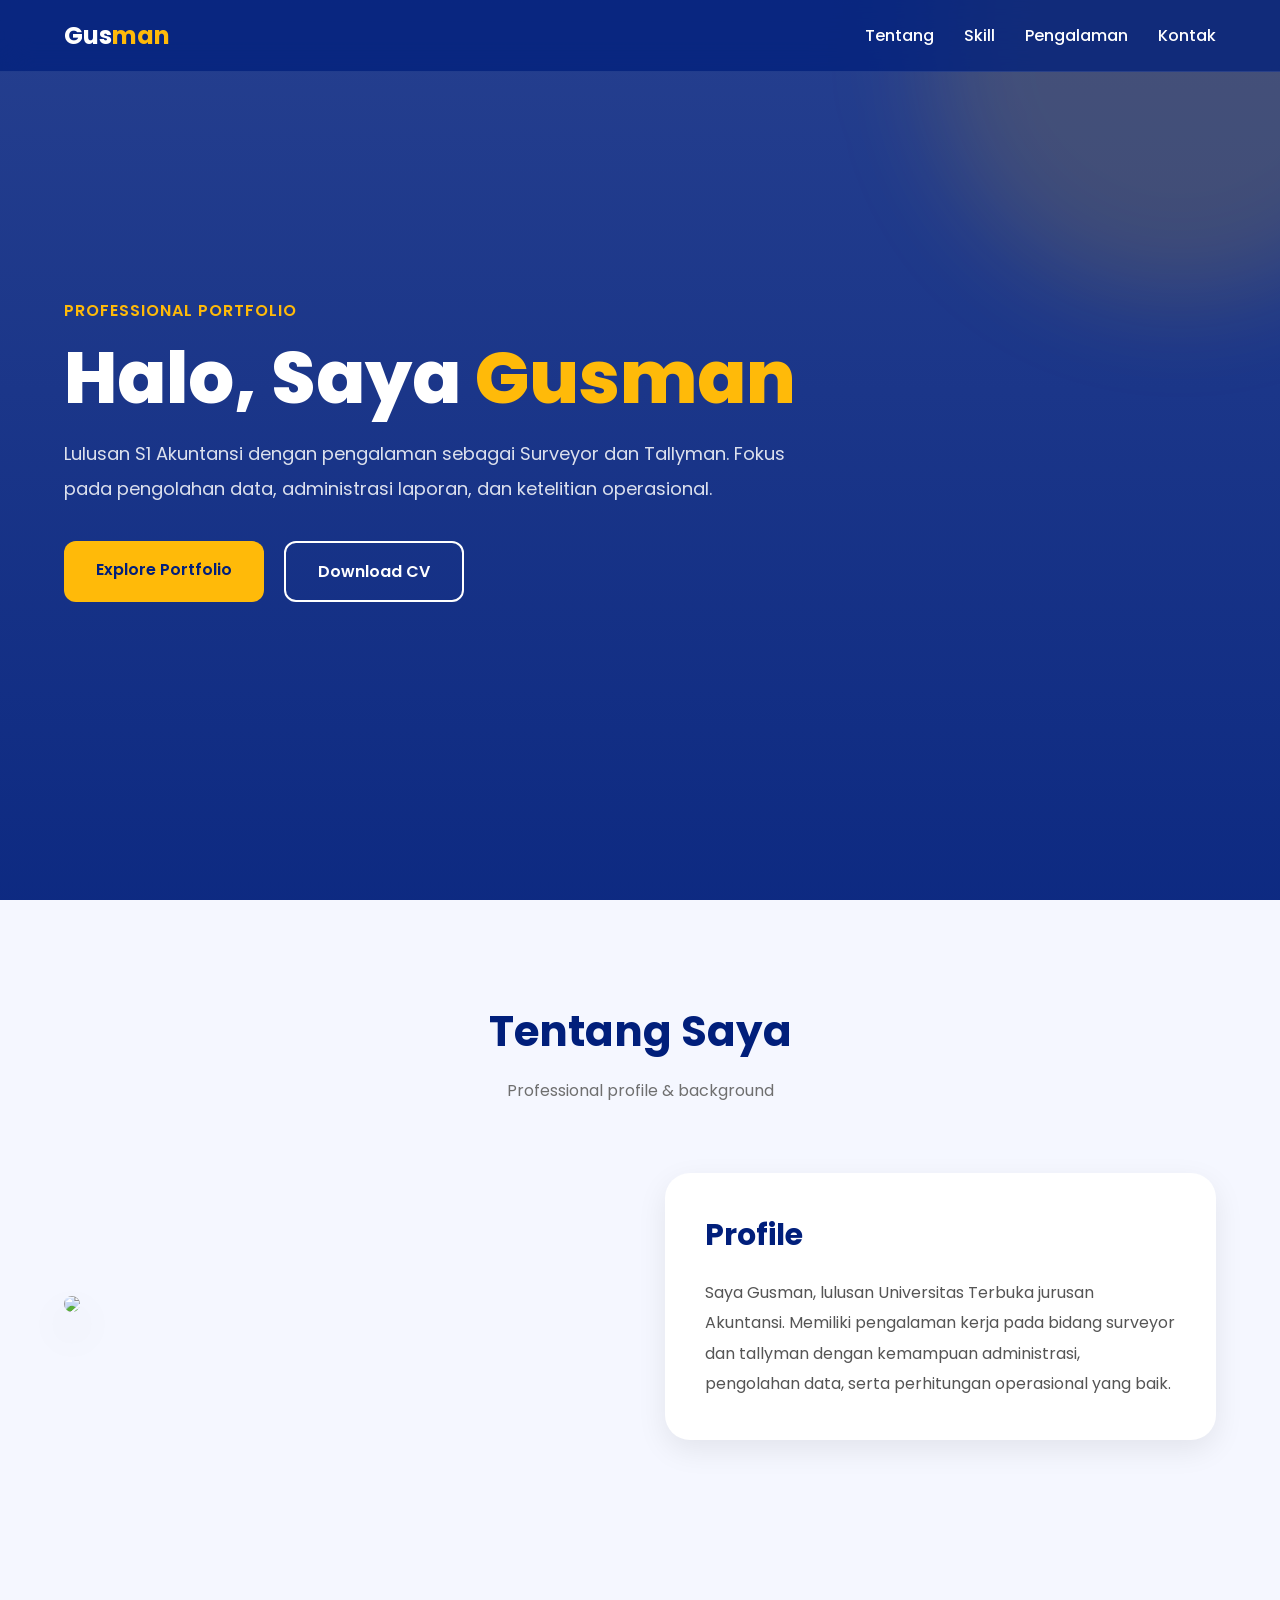
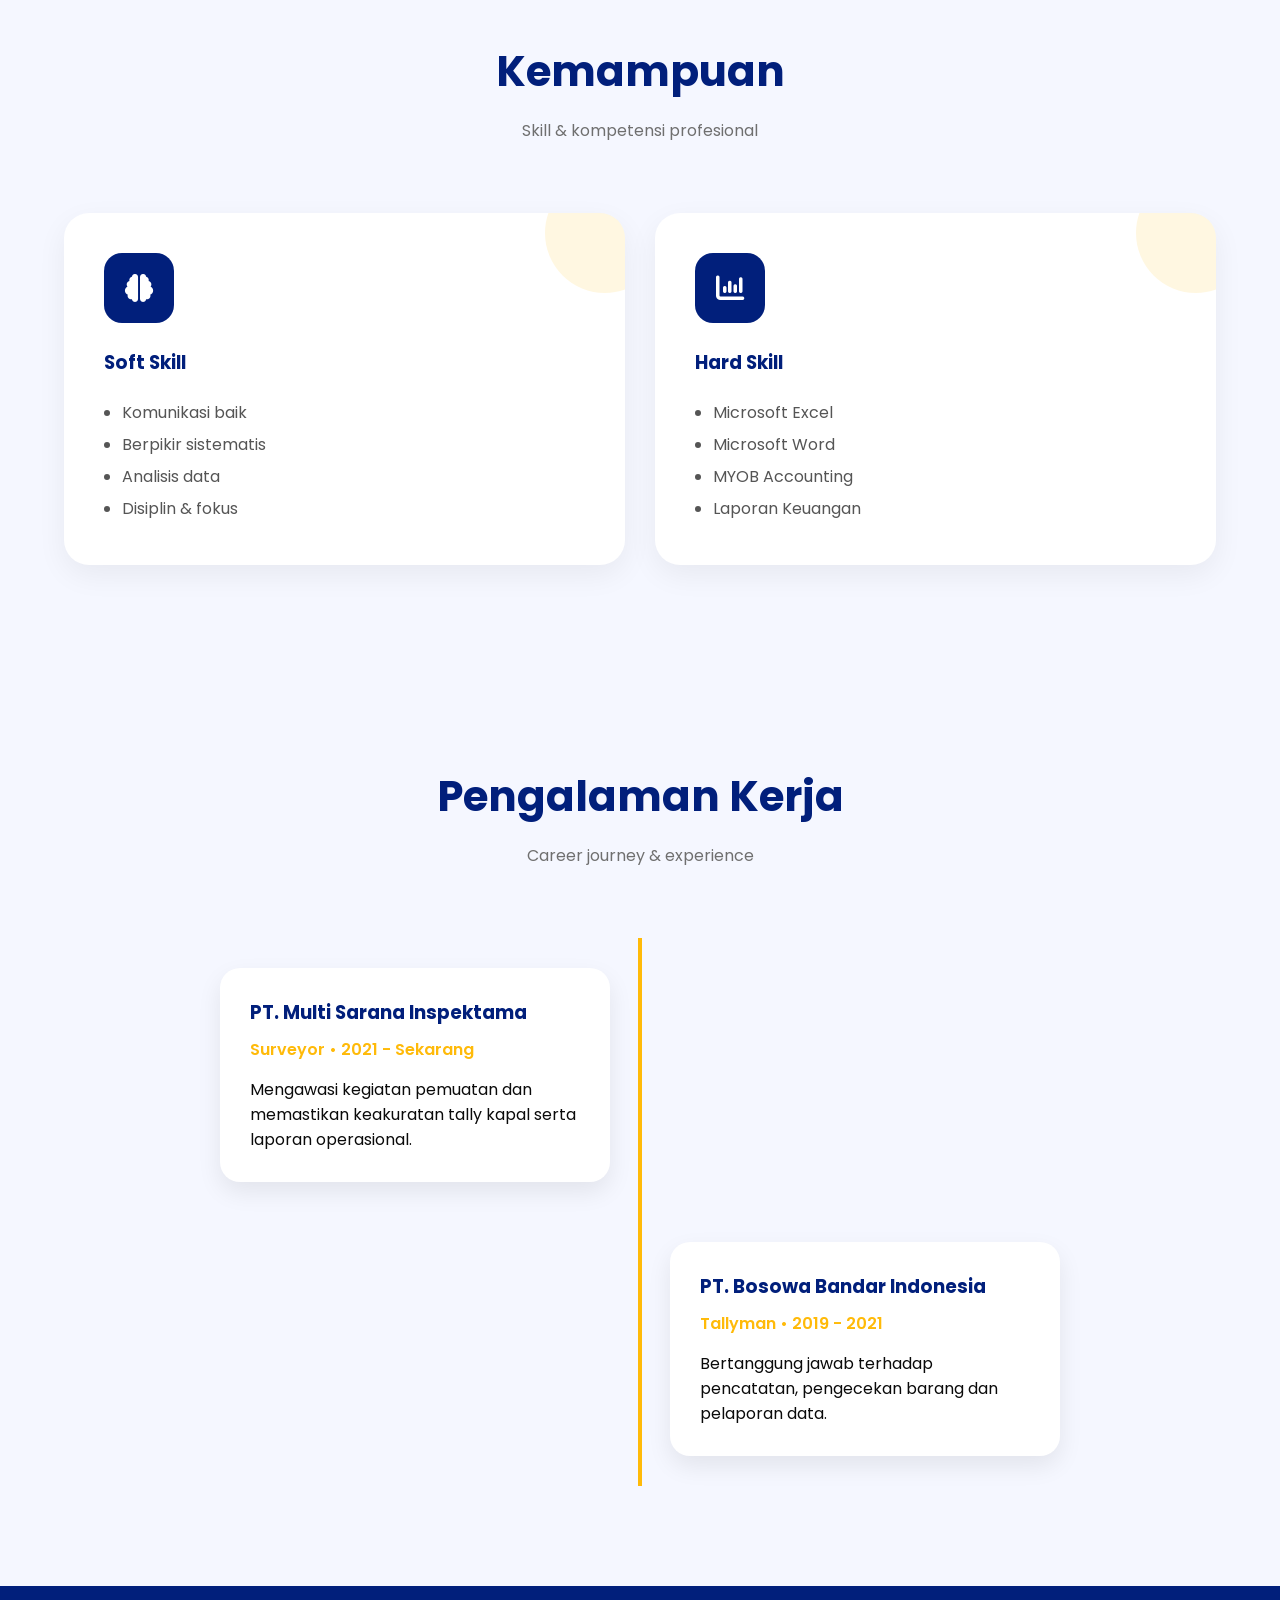
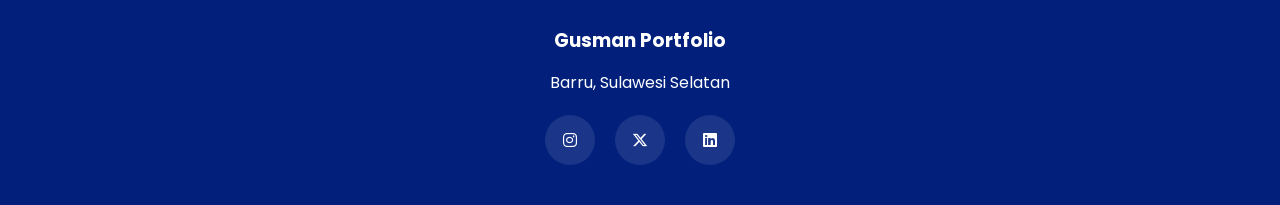
==== index.html @ ddc4194d "Update index.html" ====
<!DOCTYPE html>
<html lang="id">
<head>
  <meta charset="UTF-8" />
  <meta name="viewport" content="width=device-width, initial-scale=1.0"/>

  <title>Gusman | Portfolio</title>

  <!-- FONT -->
  <link rel="preconnect" href="https://fonts.googleapis.com">
  <link rel="preconnect" href="https://fonts.gstatic.com" crossorigin>

  <link href="https://fonts.googleapis.com/css2?family=Poppins:wght@300;400;500;600;700;800&display=swap" rel="stylesheet">

  <!-- ICON -->
  <link rel="stylesheet"
  href="https://cdnjs.cloudflare.com/ajax/libs/font-awesome/6.5.1/css/all.min.css"/>

  <style>

    :root{
      --primary:#011F7B;
      --secondary:#FFBA09;
      --white:#ffffff;
      --dark:#0a0a0a;
      --gray:#6f6f6f;
      --bg:#f5f7ff;
    }

    *{
      margin:0;
      padding:0;
      box-sizing:border-box;
      scroll-behavior:smooth;
    }

    body{
      font-family:'Poppins',sans-serif;
      background:var(--bg);
      color:var(--dark);
      overflow-x:hidden;
    }

    .container{
      width:90%;
      max-width:1200px;
      margin:auto;
    }

    /* NAVBAR */

    nav{
      position:fixed;
      top:0;
      width:100%;
      z-index:1000;
      backdrop-filter:blur(15px);
      background:rgba(1,31,123,0.75);
      border-bottom:1px solid rgba(255,255,255,0.1);
    }

    .nav-container{
      display:flex;
      justify-content:space-between;
      align-items:center;
      padding:18px 0;
    }

    .logo{
      color:var(--white);
      font-size:24px;
      font-weight:700;
    }

    .logo span{
      color:var(--secondary);
    }

    .nav-links{
      display:flex;
      gap:30px;
    }

    .nav-links a{
      color:var(--white);
      text-decoration:none;
      font-weight:500;
      transition:.3s;
    }

    .nav-links a:hover{
      color:var(--secondary);
    }

    /* HERO */

    .hero{
      min-height:100vh;
      display:flex;
      align-items:center;
      position:relative;
      background:
      linear-gradient(
      rgba(1,31,123,.85),
      rgba(1,31,123,.95)),
      url('https://images.unsplash.com/photo-1520607162513-77705c0f0d4a?q=80&w=1400&auto=format&fit=crop');
      background-size:cover;
      background-position:center;
      overflow:hidden;
    }

    .hero::before{
      content:'';
      position:absolute;
      width:500px;
      height:500px;
      background:rgba(255,186,9,.15);
      border-radius:50%;
      top:-200px;
      right:-150px;
      filter:blur(50px);
    }

    .hero-content{
      color:var(--white);
      position:relative;
      z-index:2;
      max-width:750px;
    }

    .hero-subtitle{
      color:var(--secondary);
      font-weight:600;
      margin-bottom:15px;
      letter-spacing:1px;
    }

    .hero h1{
      font-size:72px;
      line-height:1.1;
      margin-bottom:20px;
      font-weight:800;
    }

    .hero h1 span{
      color:var(--secondary);
    }

    .hero p{
      font-size:18px;
      line-height:1.9;
      color:rgba(255,255,255,0.85);
      margin-bottom:35px;
    }

    .hero-buttons{
      display:flex;
      gap:20px;
      flex-wrap:wrap;
    }

    .btn{
      padding:16px 32px;
      border-radius:12px;
      text-decoration:none;
      font-weight:600;
      transition:.3s;
      display:inline-block;
    }

    .btn-primary{
      background:var(--secondary);
      color:var(--primary);
    }

    .btn-primary:hover{
      transform:translateY(-5px);
    }

    .btn-outline{
      border:2px solid var(--white);
      color:var(--white);
    }

    .btn-outline:hover{
      background:var(--white);
      color:var(--primary);
    }

    /* SECTION */

    section{
      padding:100px 0;
    }

    .section-title{
      text-align:center;
      margin-bottom:70px;
    }

    .section-title h2{
      font-size:42px;
      color:var(--primary);
      margin-bottom:15px;
    }

    .section-title p{
      color:var(--gray);
    }

    /* ABOUT */

    .about-grid{
      display:grid;
      grid-template-columns:1fr 1fr;
      gap:50px;
      align-items:center;
    }

    .about-image{
      position:relative;
    }

    .about-image img{
      width:100%;
      border-radius:25px;
      box-shadow:0 20px 40px rgba(0,0,0,.15);
    }

    .about-box{
      background:var(--white);
      padding:40px;
      border-radius:25px;
      box-shadow:0 10px 30px rgba(0,0,0,.08);
    }

    .about-box h3{
      color:var(--primary);
      margin-bottom:20px;
      font-size:30px;
    }

    .about-box p{
      color:#555;
      line-height:1.9;
    }

    /* SKILLS */

    .skills-grid{
      display:grid;
      grid-template-columns:repeat(auto-fit,minmax(280px,1fr));
      gap:30px;
    }

    .skill-card{
      background:var(--white);
      padding:40px;
      border-radius:25px;
      transition:.4s;
      position:relative;
      overflow:hidden;
      box-shadow:0 10px 30px rgba(0,0,0,.06);
    }

    .skill-card:hover{
      transform:translateY(-10px);
    }

    .skill-card::before{
      content:'';
      position:absolute;
      width:120px;
      height:120px;
      background:rgba(255,186,9,.12);
      border-radius:50%;
      top:-40px;
      right:-40px;
    }

    .skill-icon{
      width:70px;
      height:70px;
      background:var(--primary);
      color:var(--white);
      display:flex;
      justify-content:center;
      align-items:center;
      border-radius:18px;
      font-size:28px;
      margin-bottom:25px;
    }

    .skill-card h3{
      margin-bottom:20px;
      color:var(--primary);
    }

    .skill-card ul{
      padding-left:18px;
      color:#555;
      line-height:2;
    }

    /* EXPERIENCE */

    .timeline{
      position:relative;
      max-width:900px;
      margin:auto;
    }

    .timeline::before{
      content:'';
      position:absolute;
      left:50%;
      width:4px;
      height:100%;
      background:var(--secondary);
      transform:translateX(-50%);
    }

    .timeline-item{
      width:50%;
      padding:30px;
      position:relative;
    }

    .timeline-item:nth-child(odd){
      left:0;
    }

    .timeline-item:nth-child(even){
      left:50%;
    }

    .timeline-content{
      background:var(--white);
      padding:30px;
      border-radius:20px;
      box-shadow:0 10px 25px rgba(0,0,0,.08);
    }

    .timeline-content h3{
      color:var(--primary);
      margin-bottom:10px;
    }

    .timeline-content span{
      color:var(--secondary);
      font-weight:600;
      display:block;
      margin-bottom:15px;
    }

    /* FOOTER */

    footer{
      background:var(--primary);
      color:var(--white);
      text-align:center;
      padding:40px 20px;
    }

    footer h3{
      margin-bottom:15px;
    }

    .socials{
      margin-top:20px;
      display:flex;
      justify-content:center;
      gap:20px;
    }

    .socials a{
      width:50px;
      height:50px;
      background:rgba(255,255,255,.1);
      display:flex;
      align-items:center;
      justify-content:center;
      border-radius:50%;
      color:var(--white);
      text-decoration:none;
      transition:.3s;
    }

    .socials a:hover{
      background:var(--secondary);
      color:var(--primary);
      transform:translateY(-5px);
    }

    /* RESPONSIVE */

    @media(max-width:900px){

      .hero h1{
        font-size:52px;
      }

      .about-grid{
        grid-template-columns:1fr;
      }

      .timeline::before{
        left:10px;
      }

      .timeline-item{
        width:100%;
        left:0 !important;
        padding-left:40px;
      }

    }

    @media(max-width:600px){

      .nav-links{
        display:none;
      }

      .hero h1{
        font-size:42px;
      }

      .section-title h2{
        font-size:32px;
      }

    }

  </style>
</head>
<body>

  <!-- NAVBAR -->

  <nav>
    <div class="container nav-container">

      <div class="logo">
        Gus<span>man</span>
      </div>

      <div class="nav-links">
        <a href="#about">Tentang</a>
        <a href="#skills">Skill</a>
        <a href="#experience">Pengalaman</a>
        <a href="#contact">Kontak</a>
      </div>

    </div>
  </nav>

  <!-- HERO -->

  <section class="hero">

    <div class="container">

      <div class="hero-content">

        <div class="hero-subtitle">
          PROFESSIONAL PORTFOLIO
        </div>

        <h1>
          Halo, Saya <span>Gusman</span>
        </h1>

        <p>
          Lulusan S1 Akuntansi dengan pengalaman sebagai
          Surveyor dan Tallyman. Fokus pada pengolahan data,
          administrasi laporan, dan ketelitian operasional.
        </p>

        <div class="hero-buttons">

          <a href="#about" class="btn btn-primary">
            Explore Portfolio
          </a>

          <a href="#" class="btn btn-outline">
            Download CV
          </a>

        </div>

      </div>

    </div>

  </section>

  <!-- ABOUT -->

  <section id="about">

    <div class="container">

      <div class="section-title">
        <h2>Tentang Saya</h2>
        <p>Professional profile & background</p>
      </div>

      <div class="about-grid">

        <div class="about-image">

          <img src="https://images.unsplash.com/photo-1500648767791-00dcc994a43e?q=80&w=1000&auto=format&fit=crop">

        </div>

        <div class="about-box">

          <h3>Profile</h3>

          <p>
            Saya Gusman, lulusan Universitas Terbuka jurusan Akuntansi.
            Memiliki pengalaman kerja pada bidang surveyor dan tallyman
            dengan kemampuan administrasi, pengolahan data, serta
            perhitungan operasional yang baik.
          </p>

        </div>

      </div>

    </div>

  </section>

  <!-- SKILLS -->

  <section id="skills">

    <div class="container">

      <div class="section-title">
        <h2>Kemampuan</h2>
        <p>Skill & kompetensi profesional</p>
      </div>

      <div class="skills-grid">

        <div class="skill-card">

          <div class="skill-icon">
            <i class="fa-solid fa-brain"></i>
          </div>

          <h3>Soft Skill</h3>

          <ul>
            <li>Komunikasi baik</li>
            <li>Berpikir sistematis</li>
            <li>Analisis data</li>
            <li>Disiplin & fokus</li>
          </ul>

        </div>

        <div class="skill-card">

          <div class="skill-icon">
            <i class="fa-solid fa-chart-column"></i>
          </div>

          <h3>Hard Skill</h3>

          <ul>
            <li>Microsoft Excel</li>
            <li>Microsoft Word</li>
            <li>MYOB Accounting</li>
            <li>Laporan Keuangan</li>
          </ul>

        </div>

      </div>

    </div>

  </section>

  <!-- EXPERIENCE -->

  <section id="experience">

    <div class="container">

      <div class="section-title">
        <h2>Pengalaman Kerja</h2>
        <p>Career journey & experience</p>
      </div>

      <div class="timeline">

        <div class="timeline-item">

          <div class="timeline-content">

            <h3>PT. Multi Sarana Inspektama</h3>

            <span>Surveyor • 2021 - Sekarang</span>

            <p>
              Mengawasi kegiatan pemuatan dan memastikan
              keakuratan tally kapal serta laporan operasional.
            </p>

          </div>

        </div>

        <div class="timeline-item">

          <div class="timeline-content">

            <h3>PT. Bosowa Bandar Indonesia</h3>

            <span>Tallyman • 2019 - 2021</span>

            <p>
              Bertanggung jawab terhadap pencatatan,
              pengecekan barang dan pelaporan data.
            </p>

          </div>

        </div>

      </div>

    </div>

  </section>

  <!-- FOOTER -->

  <footer id="contact">

    <h3>Gusman Portfolio</h3>

    <p>
      Barru, Sulawesi Selatan
    </p>

    <div class="socials">

      <a href="#">
        <i class="fab fa-instagram"></i>
      </a>

      <a href="#">
        <i class="fab fa-x-twitter"></i>
      </a>

      <a href="#">
        <i class="fab fa-linkedin"></i>
      </a>

    </div>

  </footer>

</body>
</html>
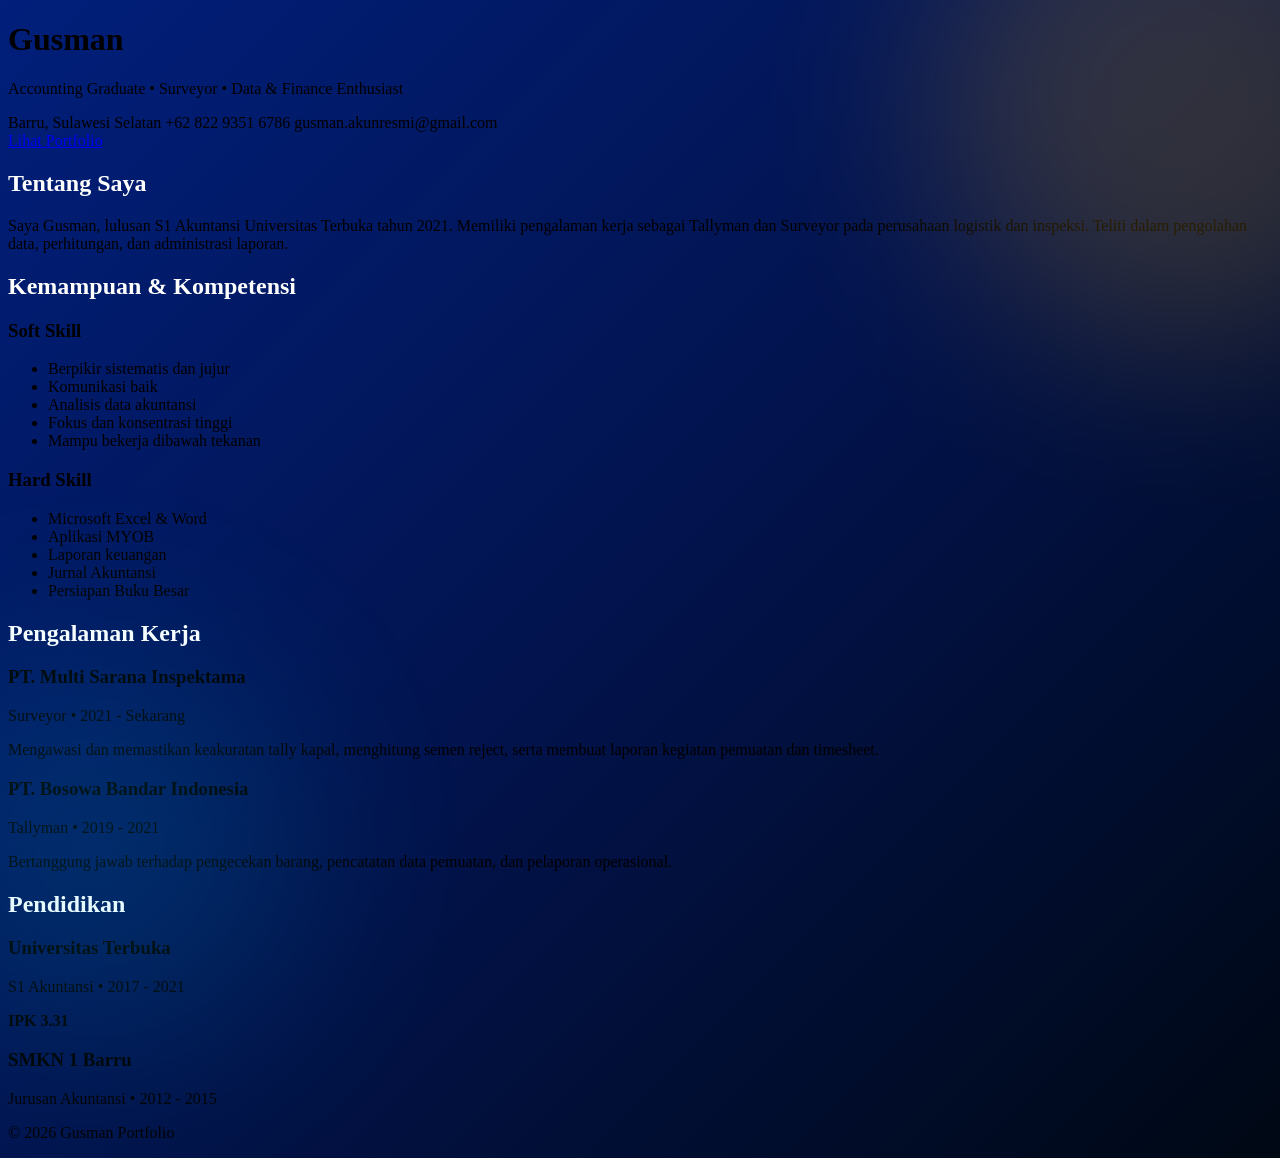
==== commit f7c80984: "Update index.html" ====
--- a/index.html
+++ b/index.html
@@ -3,669 +3,156 @@
 <head>
   <meta charset="UTF-8" />
   <meta name="viewport" content="width=device-width, initial-scale=1.0"/>
-
   <title>Gusman | Portfolio</title>
 
-  <!-- FONT -->
-  <link rel="preconnect" href="https://fonts.googleapis.com">
-  <link rel="preconnect" href="https://fonts.gstatic.com" crossorigin>
-
-  <link href="https://fonts.googleapis.com/css2?family=Poppins:wght@300;400;500;600;700;800&display=swap" rel="stylesheet">
-
-  <!-- ICON -->
-  <link rel="stylesheet"
-  href="https://cdnjs.cloudflare.com/ajax/libs/font-awesome/6.5.1/css/all.min.css"/>
-
-  <style>
-
-    :root{
-      --primary:#011F7B;
-      --secondary:#FFBA09;
-      --white:#ffffff;
-      --dark:#0a0a0a;
-      --gray:#6f6f6f;
-      --bg:#f5f7ff;
-    }
-
-    *{
-      margin:0;
-      padding:0;
-      box-sizing:border-box;
-      scroll-behavior:smooth;
-    }
-
-    body{
-      font-family:'Poppins',sans-serif;
-      background:var(--bg);
-      color:var(--dark);
-      overflow-x:hidden;
-    }
-
-    .container{
-      width:90%;
-      max-width:1200px;
-      margin:auto;
-    }
-
-    /* NAVBAR */
-
-    nav{
-      position:fixed;
-      top:0;
-      width:100%;
-      z-index:1000;
-      backdrop-filter:blur(15px);
-      background:rgba(1,31,123,0.75);
-      border-bottom:1px solid rgba(255,255,255,0.1);
-    }
-
-    .nav-container{
-      display:flex;
-      justify-content:space-between;
-      align-items:center;
-      padding:18px 0;
-    }
-
-    .logo{
-      color:var(--white);
-      font-size:24px;
-      font-weight:700;
-    }
-
-    .logo span{
-      color:var(--secondary);
-    }
-
-    .nav-links{
-      display:flex;
-      gap:30px;
-    }
-
-    .nav-links a{
-      color:var(--white);
-      text-decoration:none;
-      font-weight:500;
-      transition:.3s;
-    }
-
-    .nav-links a:hover{
-      color:var(--secondary);
-    }
-
-    /* HERO */
-
-    .hero{
-      min-height:100vh;
-      display:flex;
-      align-items:center;
-      position:relative;
-      background:
-      linear-gradient(
-      rgba(1,31,123,.85),
-      rgba(1,31,123,.95)),
-      url('https://images.unsplash.com/photo-1520607162513-77705c0f0d4a?q=80&w=1400&auto=format&fit=crop');
-      background-size:cover;
-      background-position:center;
-      overflow:hidden;
-    }
-
-    .hero::before{
-      content:'';
-      position:absolute;
-      width:500px;
-      height:500px;
-      background:rgba(255,186,9,.15);
-      border-radius:50%;
-      top:-200px;
-      right:-150px;
-      filter:blur(50px);
-    }
-
-    .hero-content{
-      color:var(--white);
-      position:relative;
-      z-index:2;
-      max-width:750px;
-    }
-
-    .hero-subtitle{
-      color:var(--secondary);
-      font-weight:600;
-      margin-bottom:15px;
-      letter-spacing:1px;
-    }
-
-    .hero h1{
-      font-size:72px;
-      line-height:1.1;
-      margin-bottom:20px;
-      font-weight:800;
-    }
-
-    .hero h1 span{
-      color:var(--secondary);
-    }
-
-    .hero p{
-      font-size:18px;
-      line-height:1.9;
-      color:rgba(255,255,255,0.85);
-      margin-bottom:35px;
-    }
-
-    .hero-buttons{
-      display:flex;
-      gap:20px;
-      flex-wrap:wrap;
-    }
-
-    .btn{
-      padding:16px 32px;
-      border-radius:12px;
-      text-decoration:none;
-      font-weight:600;
-      transition:.3s;
-      display:inline-block;
-    }
-
-    .btn-primary{
-      background:var(--secondary);
-      color:var(--primary);
-    }
-
-    .btn-primary:hover{
-      transform:translateY(-5px);
-    }
-
-    .btn-outline{
-      border:2px solid var(--white);
-      color:var(--white);
-    }
-
-    .btn-outline:hover{
-      background:var(--white);
-      color:var(--primary);
-    }
-
-    /* SECTION */
-
-    section{
-      padding:100px 0;
-    }
-
-    .section-title{
-      text-align:center;
-      margin-bottom:70px;
-    }
-
-    .section-title h2{
-      font-size:42px;
-      color:var(--primary);
-      margin-bottom:15px;
-    }
-
-    .section-title p{
-      color:var(--gray);
-    }
-
-    /* ABOUT */
-
-    .about-grid{
-      display:grid;
-      grid-template-columns:1fr 1fr;
-      gap:50px;
-      align-items:center;
-    }
-
-    .about-image{
-      position:relative;
-    }
-
-    .about-image img{
-      width:100%;
-      border-radius:25px;
-      box-shadow:0 20px 40px rgba(0,0,0,.15);
-    }
-
-    .about-box{
-      background:var(--white);
-      padding:40px;
-      border-radius:25px;
-      box-shadow:0 10px 30px rgba(0,0,0,.08);
-    }
-
-    .about-box h3{
-      color:var(--primary);
-      margin-bottom:20px;
-      font-size:30px;
-    }
-
-    .about-box p{
-      color:#555;
-      line-height:1.9;
-    }
-
-    /* SKILLS */
-
-    .skills-grid{
-      display:grid;
-      grid-template-columns:repeat(auto-fit,minmax(280px,1fr));
-      gap:30px;
-    }
-
-    .skill-card{
-      background:var(--white);
-      padding:40px;
-      border-radius:25px;
-      transition:.4s;
-      position:relative;
-      overflow:hidden;
-      box-shadow:0 10px 30px rgba(0,0,0,.06);
-    }
-
-    .skill-card:hover{
-      transform:translateY(-10px);
-    }
-
-    .skill-card::before{
-      content:'';
-      position:absolute;
-      width:120px;
-      height:120px;
-      background:rgba(255,186,9,.12);
-      border-radius:50%;
-      top:-40px;
-      right:-40px;
-    }
-
-    .skill-icon{
-      width:70px;
-      height:70px;
-      background:var(--primary);
-      color:var(--white);
-      display:flex;
-      justify-content:center;
-      align-items:center;
-      border-radius:18px;
-      font-size:28px;
-      margin-bottom:25px;
-    }
-
-    .skill-card h3{
-      margin-bottom:20px;
-      color:var(--primary);
-    }
-
-    .skill-card ul{
-      padding-left:18px;
-      color:#555;
-      line-height:2;
-    }
-
-    /* EXPERIENCE */
-
-    .timeline{
-      position:relative;
-      max-width:900px;
-      margin:auto;
-    }
-
-    .timeline::before{
-      content:'';
-      position:absolute;
-      left:50%;
-      width:4px;
-      height:100%;
-      background:var(--secondary);
-      transform:translateX(-50%);
-    }
-
-    .timeline-item{
-      width:50%;
-      padding:30px;
-      position:relative;
-    }
-
-    .timeline-item:nth-child(odd){
-      left:0;
-    }
-
-    .timeline-item:nth-child(even){
-      left:50%;
-    }
-
-    .timeline-content{
-      background:var(--white);
-      padding:30px;
-      border-radius:20px;
-      box-shadow:0 10px 25px rgba(0,0,0,.08);
-    }
-
-    .timeline-content h3{
-      color:var(--primary);
-      margin-bottom:10px;
-    }
-
-    .timeline-content span{
-      color:var(--secondary);
-      font-weight:600;
-      display:block;
-      margin-bottom:15px;
-    }
-
-    /* FOOTER */
-
-    footer{
-      background:var(--primary);
-      color:var(--white);
-      text-align:center;
-      padding:40px 20px;
-    }
-
-    footer h3{
-      margin-bottom:15px;
-    }
-
-    .socials{
-      margin-top:20px;
-      display:flex;
-      justify-content:center;
-      gap:20px;
-    }
-
-    .socials a{
-      width:50px;
-      height:50px;
-      background:rgba(255,255,255,.1);
-      display:flex;
-      align-items:center;
-      justify-content:center;
-      border-radius:50%;
-      color:var(--white);
-      text-decoration:none;
-      transition:.3s;
-    }
-
-    .socials a:hover{
-      background:var(--secondary);
-      color:var(--primary);
-      transform:translateY(-5px);
-    }
-
-    /* RESPONSIVE */
-
-    @media(max-width:900px){
-
-      .hero h1{
-        font-size:52px;
-      }
-
-      .about-grid{
-        grid-template-columns:1fr;
-      }
-
-      .timeline::before{
-        left:10px;
-      }
-
-      .timeline-item{
-        width:100%;
-        left:0 !important;
-        padding-left:40px;
-      }
-
-    }
-
-    @media(max-width:600px){
-
-      .nav-links{
-        display:none;
-      }
-
-      .hero h1{
-        font-size:42px;
-      }
-
-      .section-title h2{
-        font-size:32px;
-      }
-
-    }
-
-  </style>
+  <link rel="stylesheet" href="style.css">
 </head>
 <body>
 
-  <!-- NAVBAR -->
+  <!-- HERO -->
+  <header class="hero">
+    <div class="container">
+      <h1>Gusman</h1>
+      <p class="subtitle">
+        Accounting Graduate • Surveyor • Data & Finance Enthusiast
+      </p>
 
-  <nav>
-    <div class="container nav-container">
-
-      <div class="logo">
-        Gus<span>man</span>
+      <div class="contact">
+        <span>Barru, Sulawesi Selatan</span>
+        <span>+62 822 9351 6786</span>
+        <span>gusman.akunresmi@gmail.com</span>
       </div>
 
-      <div class="nav-links">
-        <a href="#about">Tentang</a>
-        <a href="#skills">Skill</a>
-        <a href="#experience">Pengalaman</a>
-        <a href="#contact">Kontak</a>
+      <a href="#tentang" class="btn">
+        Lihat Portfolio
+      </a>
+    </div>
+  </header>
+
+  <!-- ABOUT -->
+  <section id="tentang" class="section">
+    <div class="container">
+      <div class="section-title">
+        <span></span>
+        <h2>Tentang Saya</h2>
       </div>
 
+      <p class="about-text">
+        Saya Gusman, lulusan S1 Akuntansi Universitas Terbuka tahun 2021.
+        Memiliki pengalaman kerja sebagai Tallyman dan Surveyor pada
+        perusahaan logistik dan inspeksi. Teliti dalam pengolahan data,
+        perhitungan, dan administrasi laporan.
+      </p>
     </div>
-  </nav>
-
-  <!-- HERO -->
-
-  <section class="hero">
-
-    <div class="container">
-
-      <div class="hero-content">
-
-        <div class="hero-subtitle">
-          PROFESSIONAL PORTFOLIO
-        </div>
-
-        <h1>
-          Halo, Saya <span>Gusman</span>
-        </h1>
-
-        <p>
-          Lulusan S1 Akuntansi dengan pengalaman sebagai
-          Surveyor dan Tallyman. Fokus pada pengolahan data,
-          administrasi laporan, dan ketelitian operasional.
-        </p>
-
-        <div class="hero-buttons">
-
-          <a href="#about" class="btn btn-primary">
-            Explore Portfolio
-          </a>
-
-          <a href="#" class="btn btn-outline">
-            Download CV
-          </a>
-
-        </div>
-
-      </div>
-
-    </div>
-
   </section>
 
-  <!-- ABOUT -->
-
-  <section id="about">
-
+  <!-- SKILLS -->
+  <section class="section skills-section">
     <div class="container">
 
       <div class="section-title">
-        <h2>Tentang Saya</h2>
-        <p>Professional profile & background</p>
-      </div>
-
-      <div class="about-grid">
-
-        <div class="about-image">
-
-          <img src="https://images.unsplash.com/photo-1500648767791-00dcc994a43e?q=80&w=1000&auto=format&fit=crop">
-
-        </div>
-
-        <div class="about-box">
-
-          <h3>Profile</h3>
-
-          <p>
-            Saya Gusman, lulusan Universitas Terbuka jurusan Akuntansi.
-            Memiliki pengalaman kerja pada bidang surveyor dan tallyman
-            dengan kemampuan administrasi, pengolahan data, serta
-            perhitungan operasional yang baik.
-          </p>
-
-        </div>
-
-      </div>
-
-    </div>
-
-  </section>
-
-  <!-- SKILLS -->
-
-  <section id="skills">
-
-    <div class="container">
-
-      <div class="section-title">
-        <h2>Kemampuan</h2>
-        <p>Skill & kompetensi profesional</p>
+        <span></span>
+        <h2>Kemampuan & Kompetensi</h2>
       </div>
 
       <div class="skills-grid">
 
-        <div class="skill-card">
-
-          <div class="skill-icon">
-            <i class="fa-solid fa-brain"></i>
-          </div>
-
+        <div class="card">
           <h3>Soft Skill</h3>
 
           <ul>
+            <li>Berpikir sistematis dan jujur</li>
             <li>Komunikasi baik</li>
-            <li>Berpikir sistematis</li>
-            <li>Analisis data</li>
-            <li>Disiplin & fokus</li>
+            <li>Analisis data akuntansi</li>
+            <li>Fokus dan konsentrasi tinggi</li>
+            <li>Mampu bekerja dibawah tekanan</li>
           </ul>
-
         </div>
 
-        <div class="skill-card">
-
-          <div class="skill-icon">
-            <i class="fa-solid fa-chart-column"></i>
-          </div>
-
+        <div class="card">
           <h3>Hard Skill</h3>
 
           <ul>
-            <li>Microsoft Excel</li>
-            <li>Microsoft Word</li>
-            <li>MYOB Accounting</li>
-            <li>Laporan Keuangan</li>
+            <li>Microsoft Excel & Word</li>
+            <li>Aplikasi MYOB</li>
+            <li>Laporan keuangan</li>
+            <li>Jurnal Akuntansi</li>
+            <li>Persiapan Buku Besar</li>
           </ul>
-
         </div>
 
       </div>
-
     </div>
-
   </section>
 
   <!-- EXPERIENCE -->
-
-  <section id="experience">
-
+  <section class="section">
     <div class="container">
 
       <div class="section-title">
+        <span></span>
         <h2>Pengalaman Kerja</h2>
-        <p>Career journey & experience</p>
       </div>
 
       <div class="timeline">
 
         <div class="timeline-item">
+          <h3>PT. Multi Sarana Inspektama</h3>
+          <span class="job">
+            Surveyor • 2021 - Sekarang
+          </span>
 
-          <div class="timeline-content">
-
-            <h3>PT. Multi Sarana Inspektama</h3>
-
-            <span>Surveyor • 2021 - Sekarang</span>
-
-            <p>
-              Mengawasi kegiatan pemuatan dan memastikan
-              keakuratan tally kapal serta laporan operasional.
-            </p>
-
-          </div>
-
+          <p>
+            Mengawasi dan memastikan keakuratan tally kapal,
+            menghitung semen reject, serta membuat laporan
+            kegiatan pemuatan dan timesheet.
+          </p>
         </div>
 
         <div class="timeline-item">
+          <h3>PT. Bosowa Bandar Indonesia</h3>
+          <span class="job">
+            Tallyman • 2019 - 2021
+          </span>
 
-          <div class="timeline-content">
-
-            <h3>PT. Bosowa Bandar Indonesia</h3>
-
-            <span>Tallyman • 2019 - 2021</span>
-
-            <p>
-              Bertanggung jawab terhadap pencatatan,
-              pengecekan barang dan pelaporan data.
-            </p>
-
-          </div>
-
+          <p>
+            Bertanggung jawab terhadap pengecekan barang,
+            pencatatan data pemuatan, dan pelaporan operasional.
+          </p>
         </div>
 
       </div>
+    </div>
+  </section>
+
+  <!-- EDUCATION -->
+  <section class="section">
+    <div class="container">
+
+      <div class="section-title">
+        <span></span>
+        <h2>Pendidikan</h2>
+      </div>
+
+      <div class="edu-card">
+        <h3>Universitas Terbuka</h3>
+        <p>S1 Akuntansi • 2017 - 2021</p>
+        <strong>IPK 3.31</strong>
+      </div>
+
+      <div class="edu-card">
+        <h3>SMKN 1 Barru</h3>
+        <p>Jurusan Akuntansi • 2012 - 2015</p>
+      </div>
 
     </div>
-
   </section>
 
   <!-- FOOTER -->
-
-  <footer id="contact">
-
-    <h3>Gusman Portfolio</h3>
-
-    <p>
-      Barru, Sulawesi Selatan
-    </p>
-
-    <div class="socials">
-
-      <a href="#">
-        <i class="fab fa-instagram"></i>
-      </a>
-
-      <a href="#">
-        <i class="fab fa-x-twitter"></i>
-      </a>
-
-      <a href="#">
-        <i class="fab fa-linkedin"></i>
-      </a>
-
-    </div>
-
+  <footer>
+    <p>© 2026 Gusman Portfolio</p>
   </footer>
 
+  <script src="script.js"></script>
 </body>
 </html>
--- a/style.css
+++ b/style.css
@@ -0,0 +1,245 @@
+/* ===================================
+   GLASSMORPHISM EFFECT PREMIUM
+=================================== */
+
+/* BODY BACKGROUND */
+
+body{
+  background:
+  linear-gradient(
+  135deg,
+  #011F7B 0%,
+  #02134d 50%,
+  #000814 100%);
+}
+
+
+/* NAVBAR GLASS */
+
+nav{
+  position:fixed;
+  width:100%;
+  top:0;
+  z-index:1000;
+
+  background:rgba(255,255,255,0.08);
+
+  backdrop-filter:blur(18px);
+  -webkit-backdrop-filter:blur(18px);
+
+  border-bottom:1px solid rgba(255,255,255,0.1);
+
+  box-shadow:
+  0 8px 32px rgba(0,0,0,0.15);
+}
+
+
+/* HERO GLASS CARD */
+
+.hero-content{
+
+  background:rgba(255,255,255,0.08);
+
+  border:1px solid rgba(255,255,255,0.12);
+
+  backdrop-filter:blur(20px);
+  -webkit-backdrop-filter:blur(20px);
+
+  border-radius:30px;
+
+  padding:60px;
+
+  box-shadow:
+  0 8px 32px rgba(0,0,0,0.25);
+
+}
+
+
+/* GLASS SECTION CARD */
+
+.about-box,
+.skill-card,
+.timeline-content{
+
+  background:rgba(255,255,255,0.08);
+
+  border:1px solid rgba(255,255,255,0.12);
+
+  backdrop-filter:blur(18px);
+  -webkit-backdrop-filter:blur(18px);
+
+  box-shadow:
+  0 8px 32px rgba(0,0,0,0.18);
+
+  color:white;
+}
+
+
+/* TEXT COLOR */
+
+.about-box p,
+.skill-card ul,
+.timeline-content p{
+  color:rgba(255,255,255,0.82);
+}
+
+
+/* TITLE COLOR */
+
+.section-title h2,
+.about-box h3,
+.skill-card h3,
+.timeline-content h3{
+  color:#ffffff;
+}
+
+
+/* GLASS BUTTON */
+
+.btn-primary{
+
+  background:rgba(255,186,9,0.18);
+
+  border:1px solid rgba(255,186,9,0.35);
+
+  backdrop-filter:blur(12px);
+
+  color:#ffffff;
+
+  box-shadow:
+  0 4px 20px rgba(255,186,9,0.25);
+}
+
+
+.btn-primary:hover{
+
+  transform:translateY(-6px);
+
+  background:#FFBA09;
+
+  color:#011F7B;
+}
+
+
+/* OUTLINE BUTTON */
+
+.btn-outline{
+
+  background:rgba(255,255,255,0.06);
+
+  border:1px solid rgba(255,255,255,0.18);
+
+  backdrop-filter:blur(10px);
+}
+
+
+.btn-outline:hover{
+
+  background:rgba(255,255,255,0.18);
+}
+
+
+/* ICON GLASS */
+
+.skill-icon{
+
+  background:rgba(255,255,255,0.12);
+
+  border:1px solid rgba(255,255,255,0.15);
+
+  backdrop-filter:blur(10px);
+
+  color:#FFBA09;
+}
+
+
+/* FLOATING BLUR EFFECT */
+
+.hero::before{
+  content:'';
+
+  position:absolute;
+
+  width:500px;
+  height:500px;
+
+  background:#FFBA09;
+
+  opacity:.18;
+
+  border-radius:50%;
+
+  top:-150px;
+  right:-150px;
+
+  filter:blur(90px);
+}
+
+
+.hero::after{
+  content:'';
+
+  position:absolute;
+
+  width:400px;
+  height:400px;
+
+  background:#00d4ff;
+
+  opacity:.12;
+
+  border-radius:50%;
+
+  bottom:-150px;
+  left:-100px;
+
+  filter:blur(100px);
+}
+
+
+/* SOCIAL ICON GLASS */
+
+.socials a{
+
+  background:rgba(255,255,255,0.08);
+
+  border:1px solid rgba(255,255,255,0.12);
+
+  backdrop-filter:blur(10px);
+
+  box-shadow:
+  0 4px 20px rgba(0,0,0,0.18);
+}
+
+
+.socials a:hover{
+
+  background:#FFBA09;
+
+  color:#011F7B;
+}
+
+
+/* GLASS HOVER EFFECT */
+
+.skill-card:hover,
+.about-box:hover,
+.timeline-content:hover{
+
+  transform:translateY(-10px);
+
+  border:1px solid rgba(255,186,9,0.35);
+
+  transition:.4s ease;
+}
+
+
+/* MOBILE */
+
+@media(max-width:768px){
+
+  .hero-content{
+    padding:35px;
+  }
+
+}
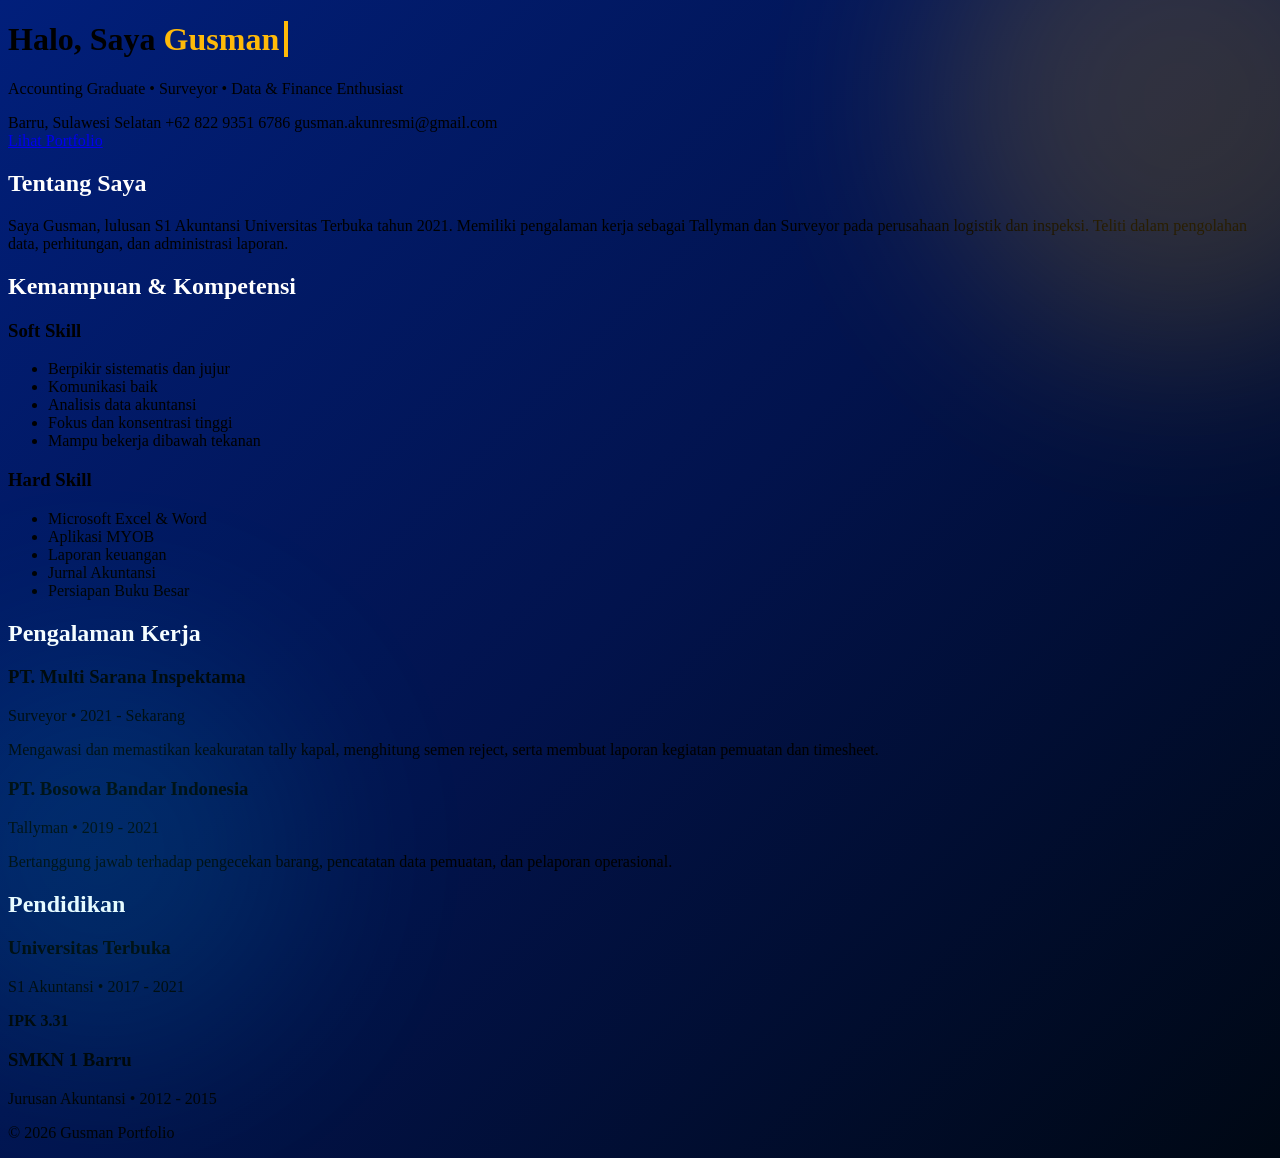
==== commit 51b5f98a: "Update index.html" ====
--- a/index.html
+++ b/index.html
@@ -12,7 +12,10 @@
   <!-- HERO -->
   <header class="hero">
     <div class="container">
-      <h1>Gusman</h1>
+     <h1>
+  Halo, Saya 
+  <span class="typing-text"></span>
+</h1>
       <p class="subtitle">
         Accounting Graduate • Surveyor • Data & Finance Enthusiast
       </p>
@@ -154,5 +157,28 @@
   </footer>
 
   <script src="script.js"></script>
+  <script>
+
+const text = "Gusman";
+
+let index = 0;
+
+function typeEffect(){
+
+  if(index < text.length){
+
+    document.querySelector(".typing-text").innerHTML += text.charAt(index);
+
+    index++;
+
+    setTimeout(typeEffect, 180);
+
+  }
+
+}
+
+typeEffect();
+
+</script>
 </body>
 </html>
--- a/style.css
+++ b/style.css
@@ -243,3 +243,28 @@
   }
 
 }
+/* TYPING TEXT */
+
+.typing-text{
+  color:#FFBA09;
+  border-right:4px solid #FFBA09;
+  padding-right:5px;
+
+  animation:blink .7s infinite;
+}
+
+@keyframes blink{
+
+  0%{
+    border-color:#FFBA09;
+  }
+
+  50%{
+    border-color:transparent;
+  }
+
+  100%{
+    border-color:#FFBA09;
+  }
+
+}
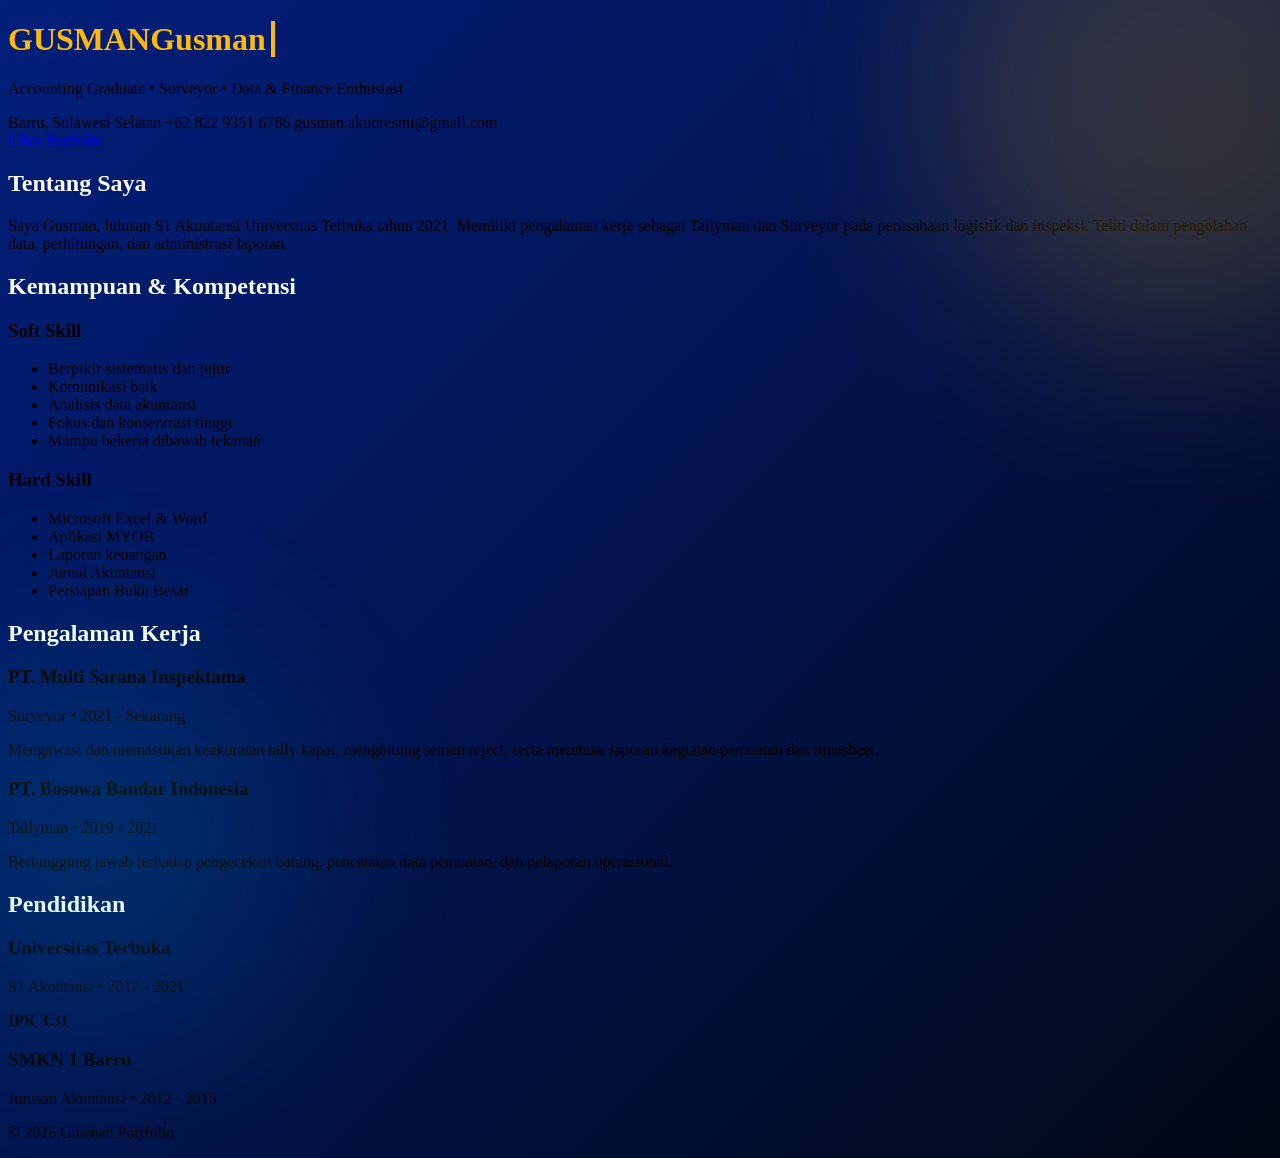
==== commit 9ffd1ba4: "Update index.html" ====
--- a/index.html
+++ b/index.html
@@ -13,8 +13,7 @@
   <header class="hero">
     <div class="container">
      <h1>
-  Halo, Saya 
-  <span class="typing-text"></span>
+  <span class="typing-text">GUSMAN</span>
 </h1>
       <p class="subtitle">
         Accounting Graduate • Surveyor • Data & Finance Enthusiast
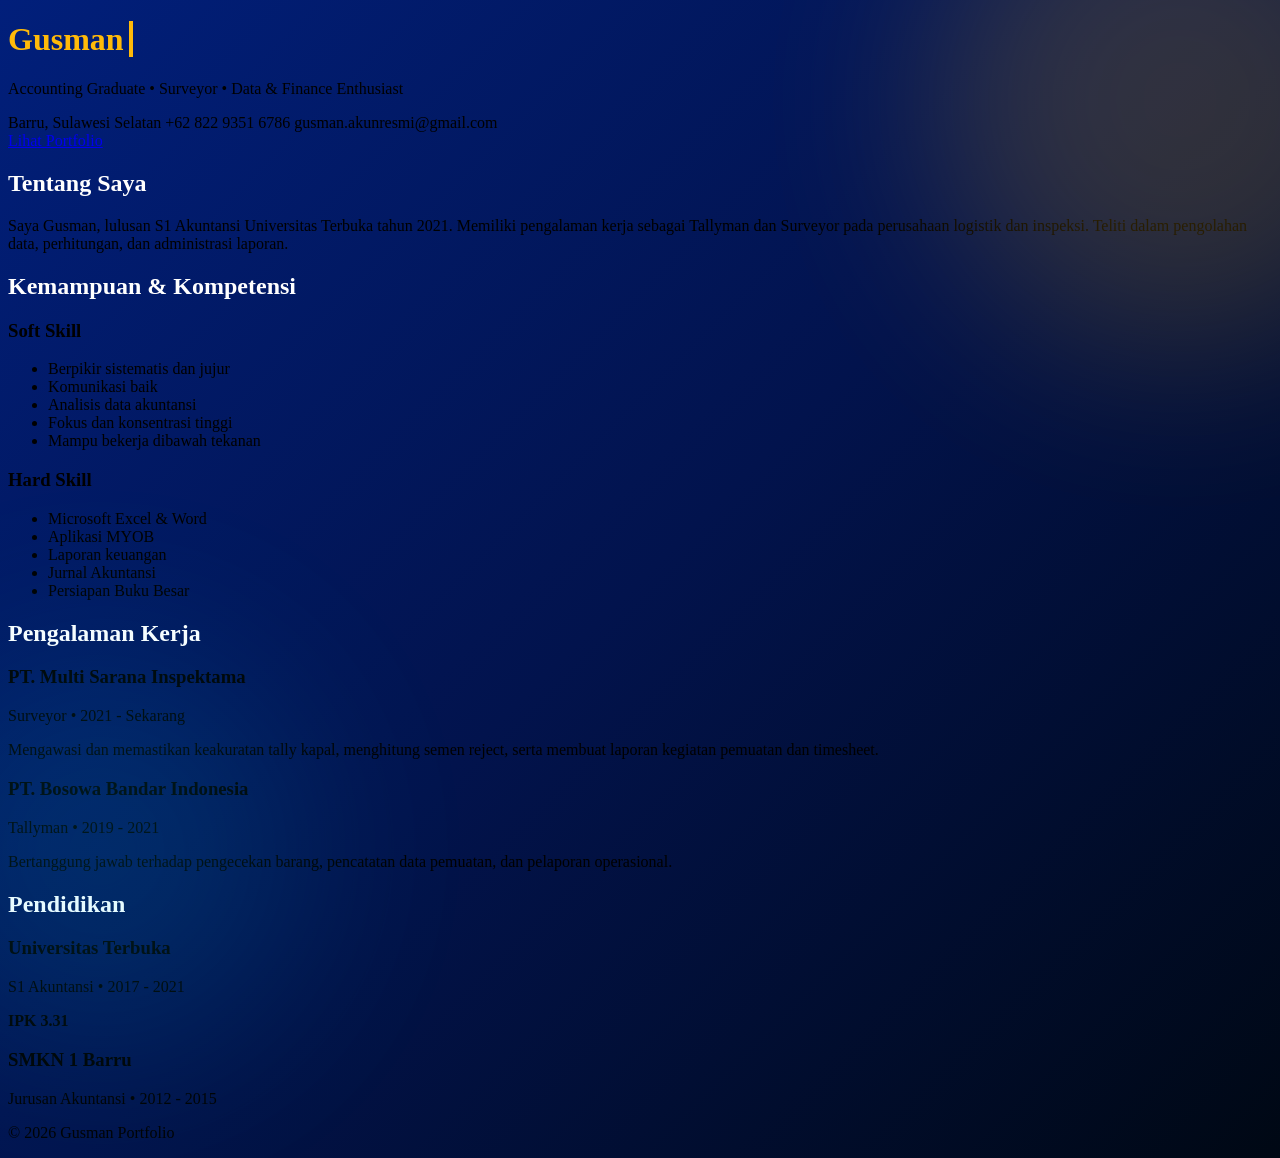
==== commit 2c76903b: "Update index.html" ====
--- a/index.html
+++ b/index.html
@@ -13,7 +13,7 @@
   <header class="hero">
     <div class="container">
      <h1>
-  <span class="typing-text">GUSMAN</span>
+  <span class="typing-text"></span>
 </h1>
       <p class="subtitle">
         Accounting Graduate • Surveyor • Data & Finance Enthusiast
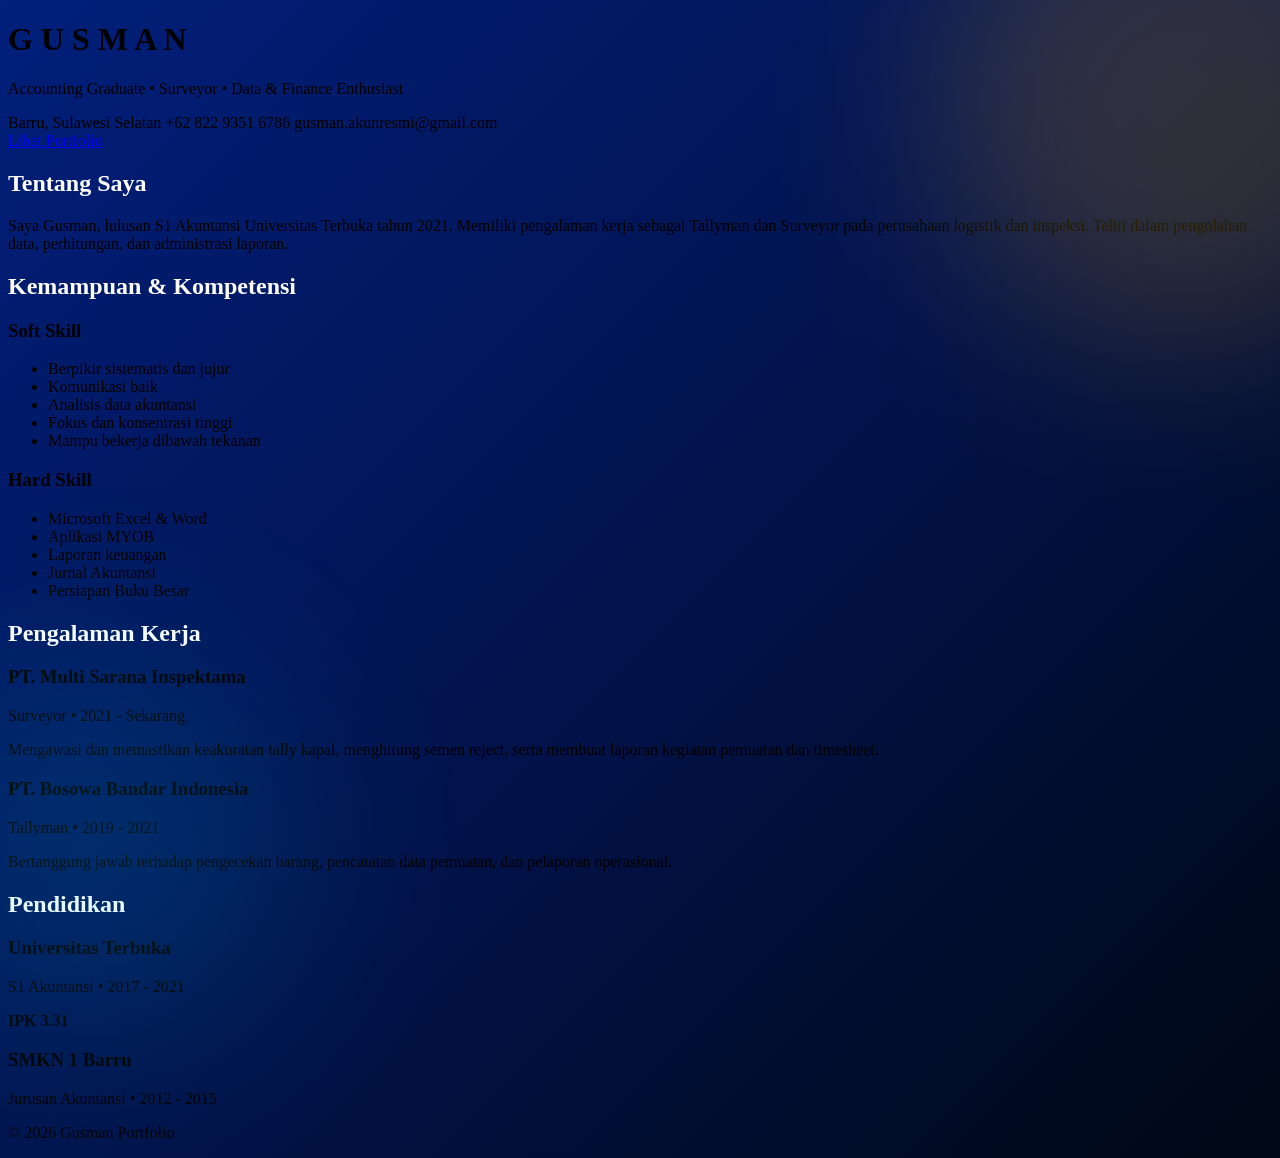
==== commit 3bb66282: "Update index.html" ====
--- a/index.html
+++ b/index.html
@@ -12,9 +12,7 @@
   <!-- HERO -->
   <header class="hero">
     <div class="container">
-     <h1>
-  <span class="typing-text"></span>
-</h1>
+     <h1>G U S M A N</h1>
       <p class="subtitle">
         Accounting Graduate • Surveyor • Data & Finance Enthusiast
       </p>
@@ -156,28 +154,5 @@
   </footer>
 
   <script src="script.js"></script>
-  <script>
-
-const text = "Gusman";
-
-let index = 0;
-
-function typeEffect(){
-
-  if(index < text.length){
-
-    document.querySelector(".typing-text").innerHTML += text.charAt(index);
-
-    index++;
-
-    setTimeout(typeEffect, 180);
-
-  }
-
-}
-
-typeEffect();
-
-</script>
-</body>
+ </body>
 </html>
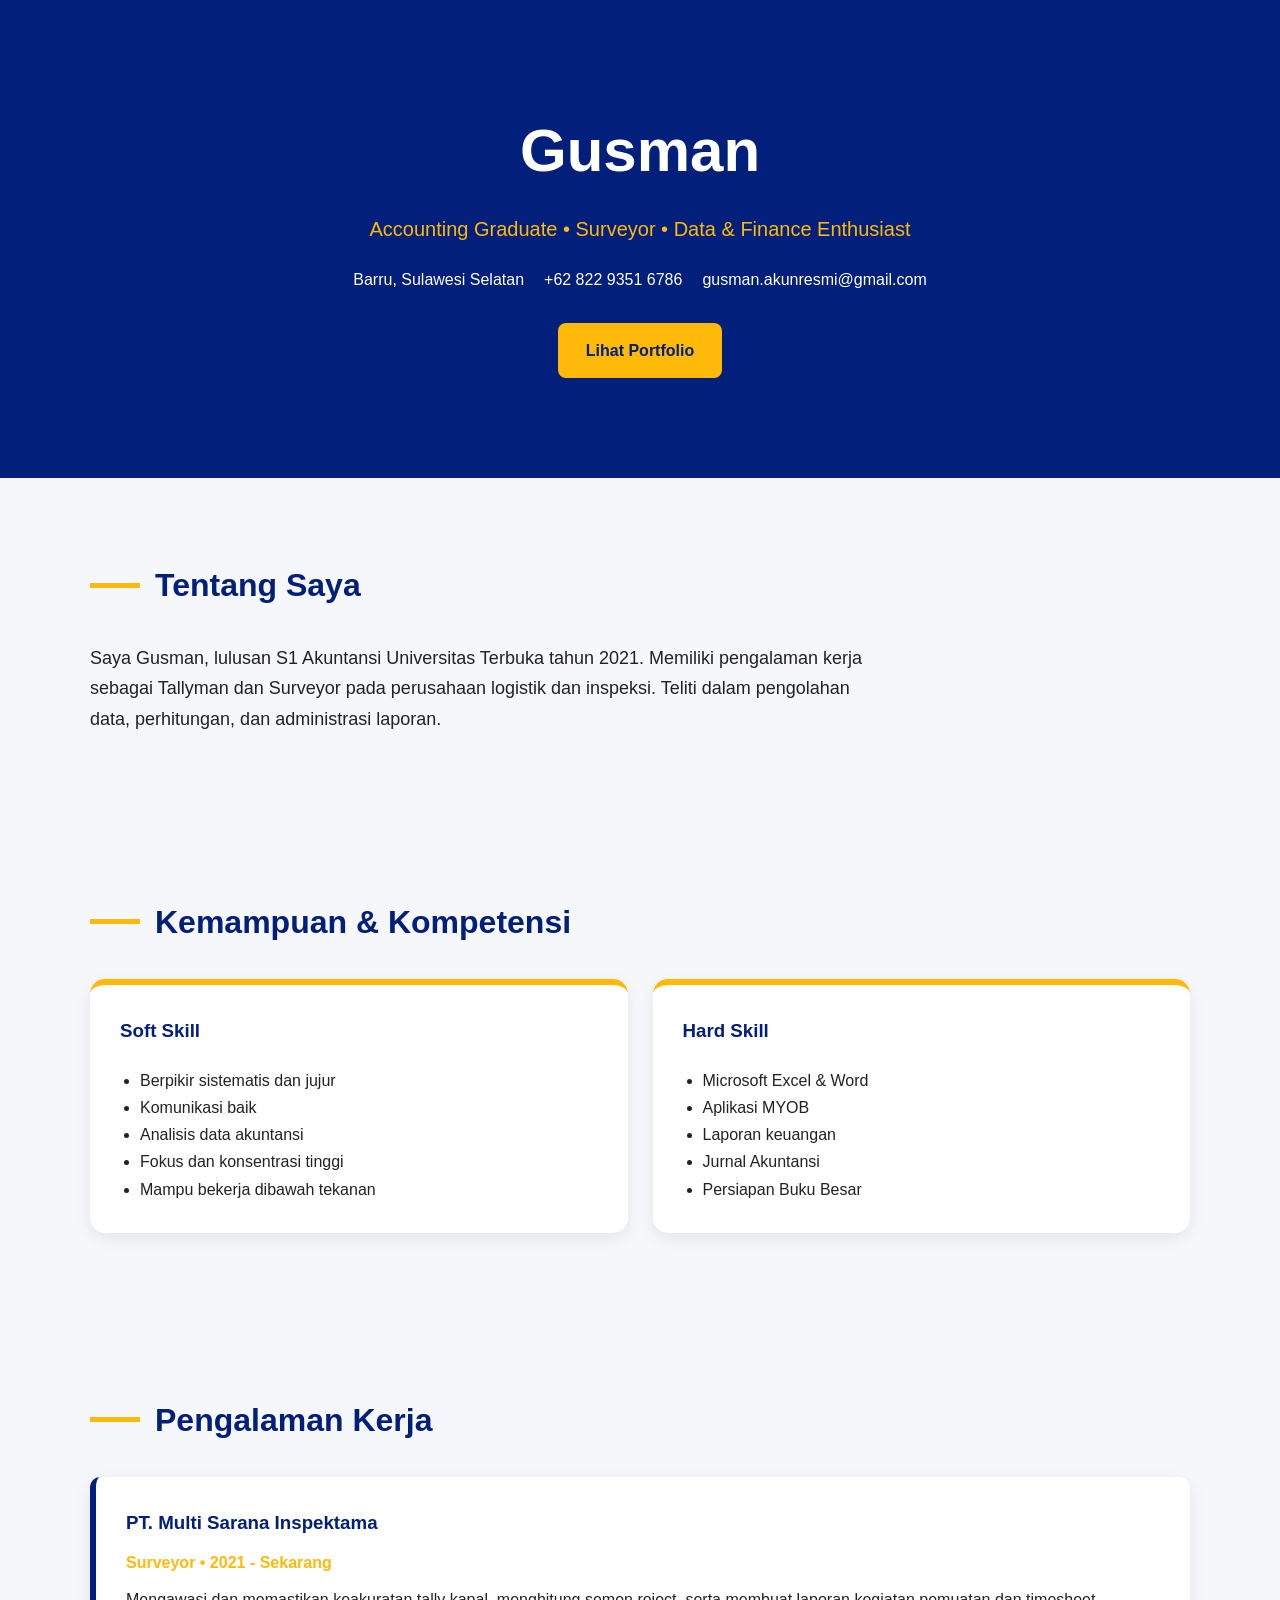
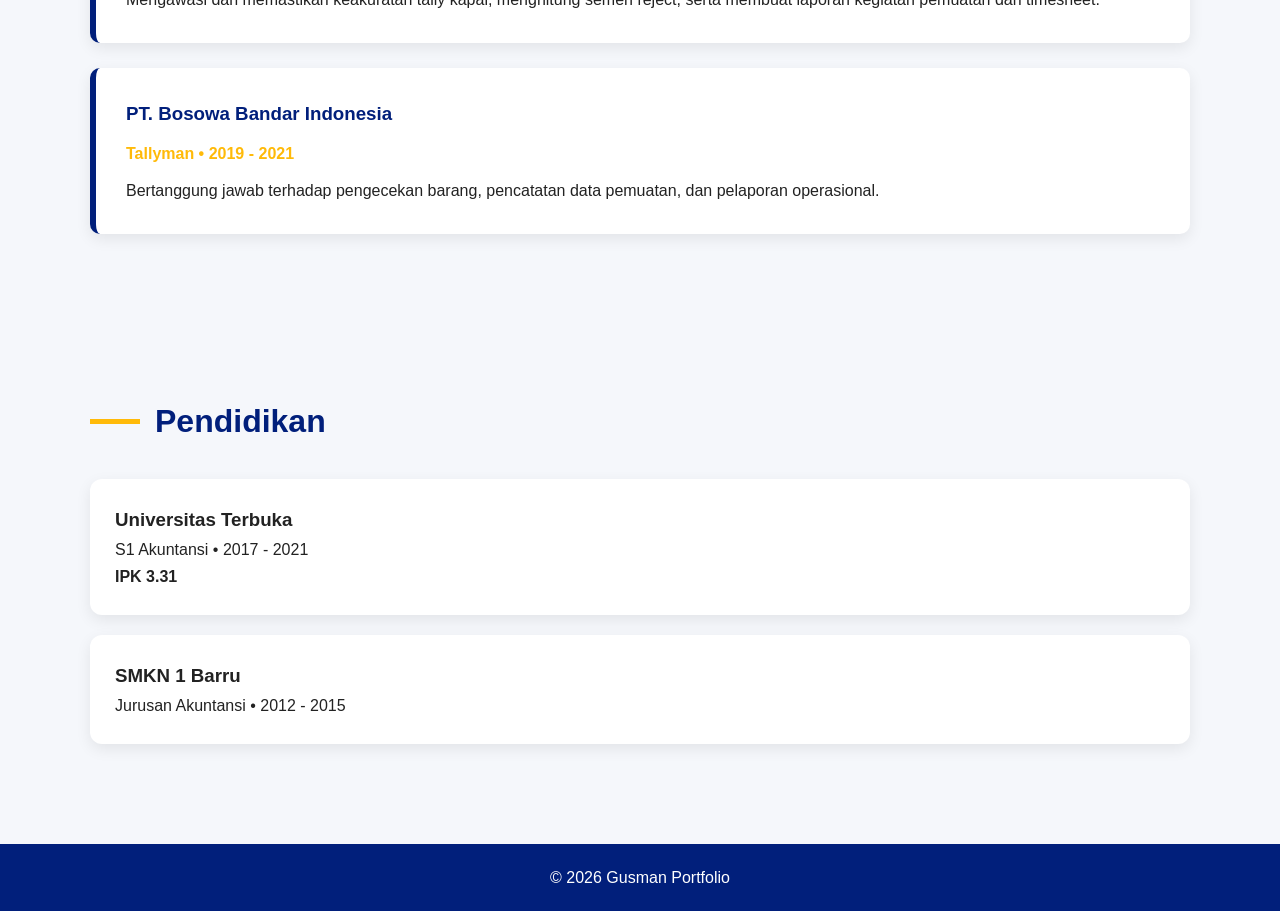
==== commit 019b4de5: "Update index.html" ====
--- a/index.html
+++ b/index.html
@@ -12,7 +12,7 @@
   <!-- HERO -->
   <header class="hero">
     <div class="container">
-     <h1>G U S M A N</h1>
+      <h1>Gusman</h1>
       <p class="subtitle">
         Accounting Graduate • Surveyor • Data & Finance Enthusiast
       </p>
@@ -154,5 +154,5 @@
   </footer>
 
   <script src="script.js"></script>
- </body>
+</body>
 </html>
--- a/style.css
+++ b/style.css
@@ -1,270 +1,175 @@
-/* ===================================
-   GLASSMORPHISM EFFECT PREMIUM
-=================================== */
-
-/* BODY BACKGROUND */
+*{
+  margin:0;
+  padding:0;
+  box-sizing:border-box;
+}
 
 body{
-  background:
-  linear-gradient(
-  135deg,
-  #011F7B 0%,
-  #02134d 50%,
-  #000814 100%);
+  font-family: Arial, sans-serif;
+  background:#f5f7fb;
+  color:#222;
+  line-height:1.7;
 }
 
-
-/* NAVBAR GLASS */
-
-nav{
-  position:fixed;
-  width:100%;
-  top:0;
-  z-index:1000;
-
-  background:rgba(255,255,255,0.08);
-
-  backdrop-filter:blur(18px);
-  -webkit-backdrop-filter:blur(18px);
-
-  border-bottom:1px solid rgba(255,255,255,0.1);
-
-  box-shadow:
-  0 8px 32px rgba(0,0,0,0.15);
+.container{
+  width:90%;
+  max-width:1100px;
+  margin:auto;
 }
 
+/* HERO */
 
-/* HERO GLASS CARD */
-
-.hero-content{
-
-  background:rgba(255,255,255,0.08);
-
-  border:1px solid rgba(255,255,255,0.12);
-
-  backdrop-filter:blur(20px);
-  -webkit-backdrop-filter:blur(20px);
-
-  border-radius:30px;
-
-  padding:60px;
-
-  box-shadow:
-  0 8px 32px rgba(0,0,0,0.25);
-
+.hero{
+  background:#011F7B;
+  color:white;
+  padding:100px 0;
+  text-align:center;
 }
 
-
-/* GLASS SECTION CARD */
-
-.about-box,
-.skill-card,
-.timeline-content{
-
-  background:rgba(255,255,255,0.08);
-
-  border:1px solid rgba(255,255,255,0.12);
-
-  backdrop-filter:blur(18px);
-  -webkit-backdrop-filter:blur(18px);
-
-  box-shadow:
-  0 8px 32px rgba(0,0,0,0.18);
-
-  color:white;
+.hero h1{
+  font-size:60px;
+  margin-bottom:10px;
 }
 
-
-/* TEXT COLOR */
-
-.about-box p,
-.skill-card ul,
-.timeline-content p{
-  color:rgba(255,255,255,0.82);
+.subtitle{
+  color:#FFBA09;
+  font-size:20px;
+  margin-bottom:20px;
 }
 
-
-/* TITLE COLOR */
-
-.section-title h2,
-.about-box h3,
-.skill-card h3,
-.timeline-content h3{
-  color:#ffffff;
+.contact{
+  display:flex;
+  justify-content:center;
+  gap:20px;
+  flex-wrap:wrap;
+  margin-bottom:30px;
 }
 
-
-/* GLASS BUTTON */
-
-.btn-primary{
-
-  background:rgba(255,186,9,0.18);
-
-  border:1px solid rgba(255,186,9,0.35);
-
-  backdrop-filter:blur(12px);
-
-  color:#ffffff;
-
-  box-shadow:
-  0 4px 20px rgba(255,186,9,0.25);
+.btn{
+  display:inline-block;
+  padding:14px 28px;
+  background:#FFBA09;
+  color:#011F7B;
+  text-decoration:none;
+  border-radius:8px;
+  font-weight:bold;
+  transition:0.3s;
 }
 
+.btn:hover{
+  transform:translateY(-3px);
+}
 
-.btn-primary:hover{
+/* SECTION */
 
-  transform:translateY(-6px);
+.section{
+  padding:80px 0;
+}
 
+.section-title{
+  display:flex;
+  align-items:center;
+  gap:15px;
+  margin-bottom:30px;
+}
+
+.section-title span{
+  width:50px;
+  height:5px;
   background:#FFBA09;
+}
 
+.section-title h2{
+  color:#011F7B;
+  font-size:32px;
+}
+
+.about-text{
+  max-width:800px;
+  font-size:18px;
+}
+
+/* SKILLS */
+
+.skills-grid{
+  display:grid;
+  grid-template-columns:repeat(auto-fit,minmax(280px,1fr));
+  gap:25px;
+}
+
+.card{
+  background:white;
+  padding:30px;
+  border-radius:15px;
+  box-shadow:0 5px 15px rgba(0,0,0,0.08);
+  border-top:6px solid #FFBA09;
+}
+
+.card h3{
+  color:#011F7B;
+  margin-bottom:20px;
+}
+
+.card ul{
+  padding-left:20px;
+}
+
+/* TIMELINE */
+
+.timeline{
+  display:flex;
+  flex-direction:column;
+  gap:25px;
+}
+
+.timeline-item{
+  background:white;
+  padding:30px;
+  border-left:6px solid #011F7B;
+  border-radius:10px;
+  box-shadow:0 5px 15px rgba(0,0,0,0.08);
+}
+
+.timeline-item h3{
   color:#011F7B;
 }
 
-
-/* OUTLINE BUTTON */
-
-.btn-outline{
-
-  background:rgba(255,255,255,0.06);
-
-  border:1px solid rgba(255,255,255,0.18);
-
-  backdrop-filter:blur(10px);
+.job{
+  color:#FFBA09;
+  font-weight:bold;
+  display:block;
+  margin:10px 0;
 }
 
+/* EDUCATION */
 
-.btn-outline:hover{
-
-  background:rgba(255,255,255,0.18);
+.edu-card{
+  background:white;
+  padding:25px;
+  border-radius:12px;
+  margin-bottom:20px;
+  box-shadow:0 5px 15px rgba(0,0,0,0.08);
 }
 
+/* FOOTER */
 
-/* ICON GLASS */
-
-.skill-icon{
-
-  background:rgba(255,255,255,0.12);
-
-  border:1px solid rgba(255,255,255,0.15);
-
-  backdrop-filter:blur(10px);
-
-  color:#FFBA09;
+footer{
+  background:#011F7B;
+  color:white;
+  text-align:center;
+  padding:20px;
 }
 
-
-/* FLOATING BLUR EFFECT */
-
-.hero::before{
-  content:'';
-
-  position:absolute;
-
-  width:500px;
-  height:500px;
-
-  background:#FFBA09;
-
-  opacity:.18;
-
-  border-radius:50%;
-
-  top:-150px;
-  right:-150px;
-
-  filter:blur(90px);
-}
-
-
-.hero::after{
-  content:'';
-
-  position:absolute;
-
-  width:400px;
-  height:400px;
-
-  background:#00d4ff;
-
-  opacity:.12;
-
-  border-radius:50%;
-
-  bottom:-150px;
-  left:-100px;
-
-  filter:blur(100px);
-}
-
-
-/* SOCIAL ICON GLASS */
-
-.socials a{
-
-  background:rgba(255,255,255,0.08);
-
-  border:1px solid rgba(255,255,255,0.12);
-
-  backdrop-filter:blur(10px);
-
-  box-shadow:
-  0 4px 20px rgba(0,0,0,0.18);
-}
-
-
-.socials a:hover{
-
-  background:#FFBA09;
-
-  color:#011F7B;
-}
-
-
-/* GLASS HOVER EFFECT */
-
-.skill-card:hover,
-.about-box:hover,
-.timeline-content:hover{
-
-  transform:translateY(-10px);
-
-  border:1px solid rgba(255,186,9,0.35);
-
-  transition:.4s ease;
-}
-
-
-/* MOBILE */
+/* RESPONSIVE */
 
 @media(max-width:768px){
 
-  .hero-content{
-    padding:35px;
+  .hero h1{
+    font-size:42px;
+  }
+
+  .section-title h2{
+    font-size:26px;
   }
 
 }
-/* TYPING TEXT */
-
-.typing-text{
-  color:#FFBA09;
-  border-right:4px solid #FFBA09;
-  padding-right:5px;
-
-  animation:blink .7s infinite;
-}
-
-@keyframes blink{
-
-  0%{
-    border-color:#FFBA09;
-  }
-
-  50%{
-    border-color:transparent;
-  }
-
-  100%{
-    border-color:#FFBA09;
-  }
-
-}
